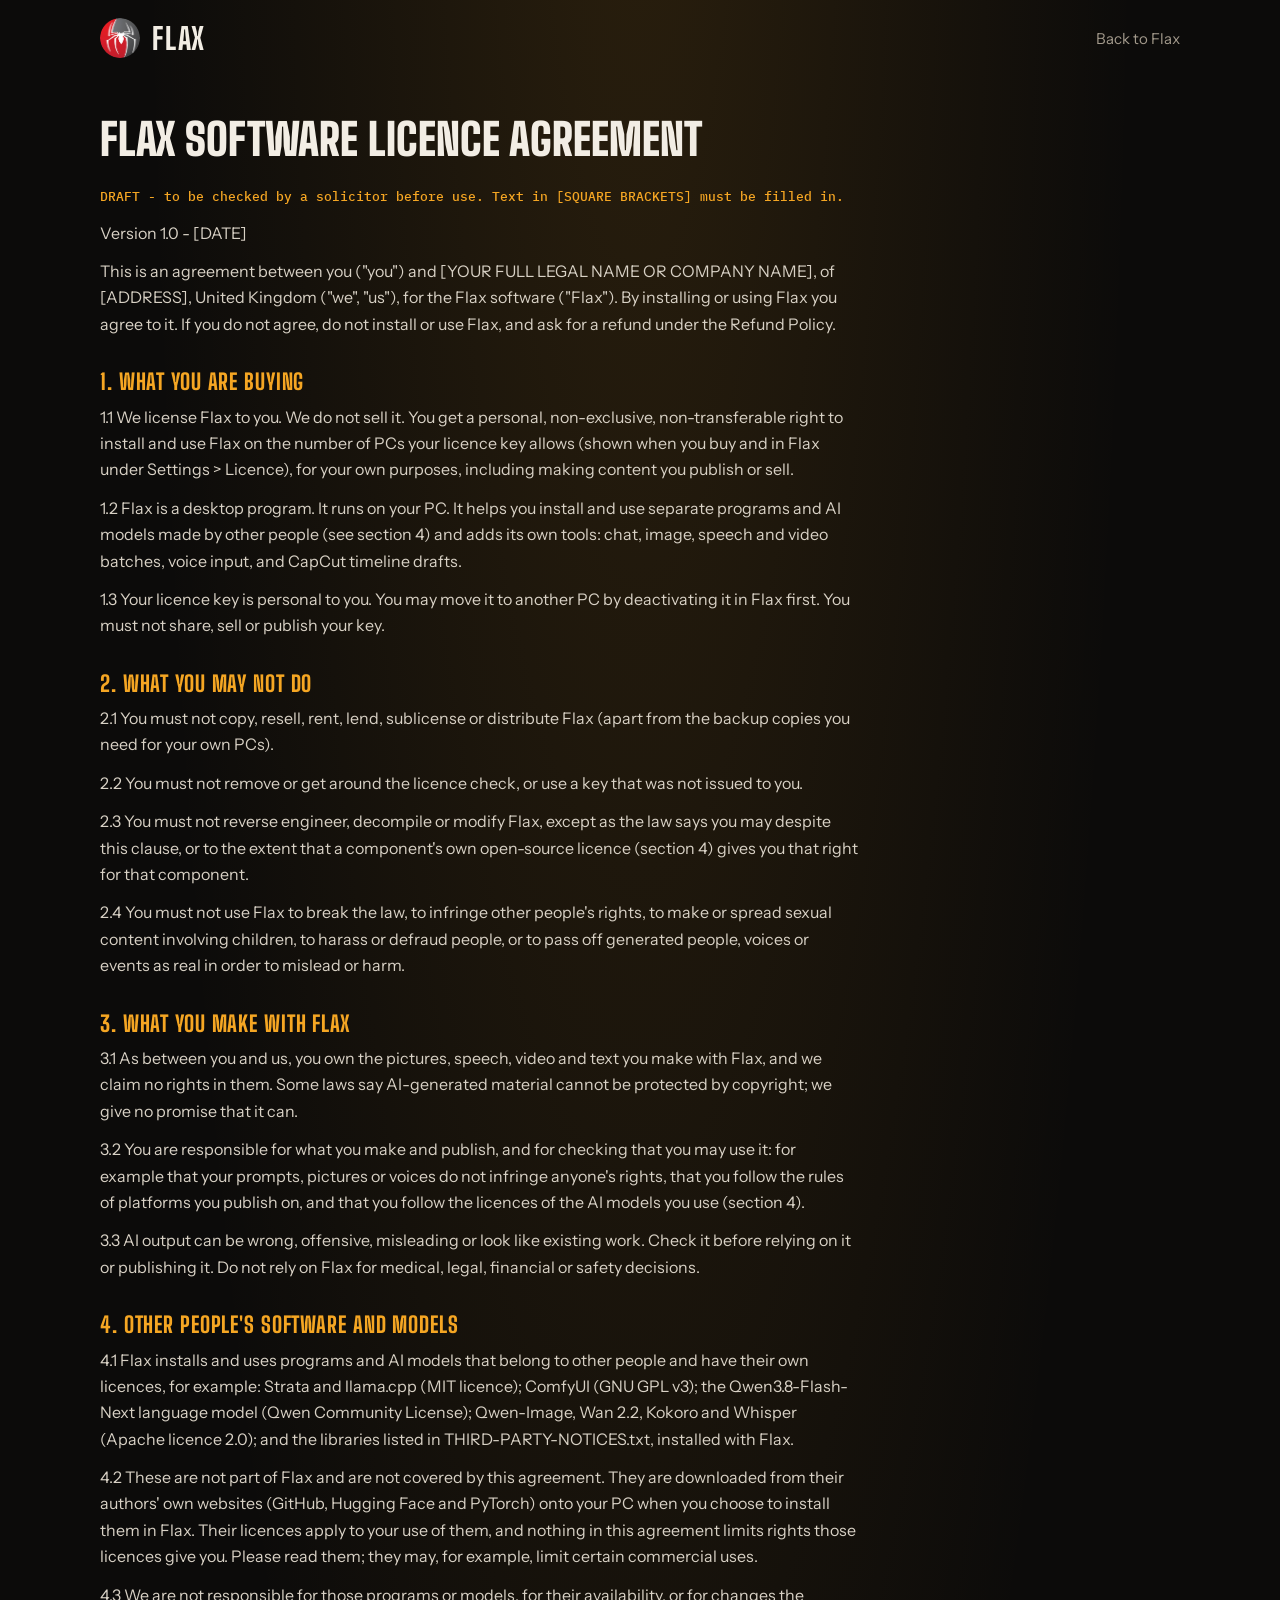
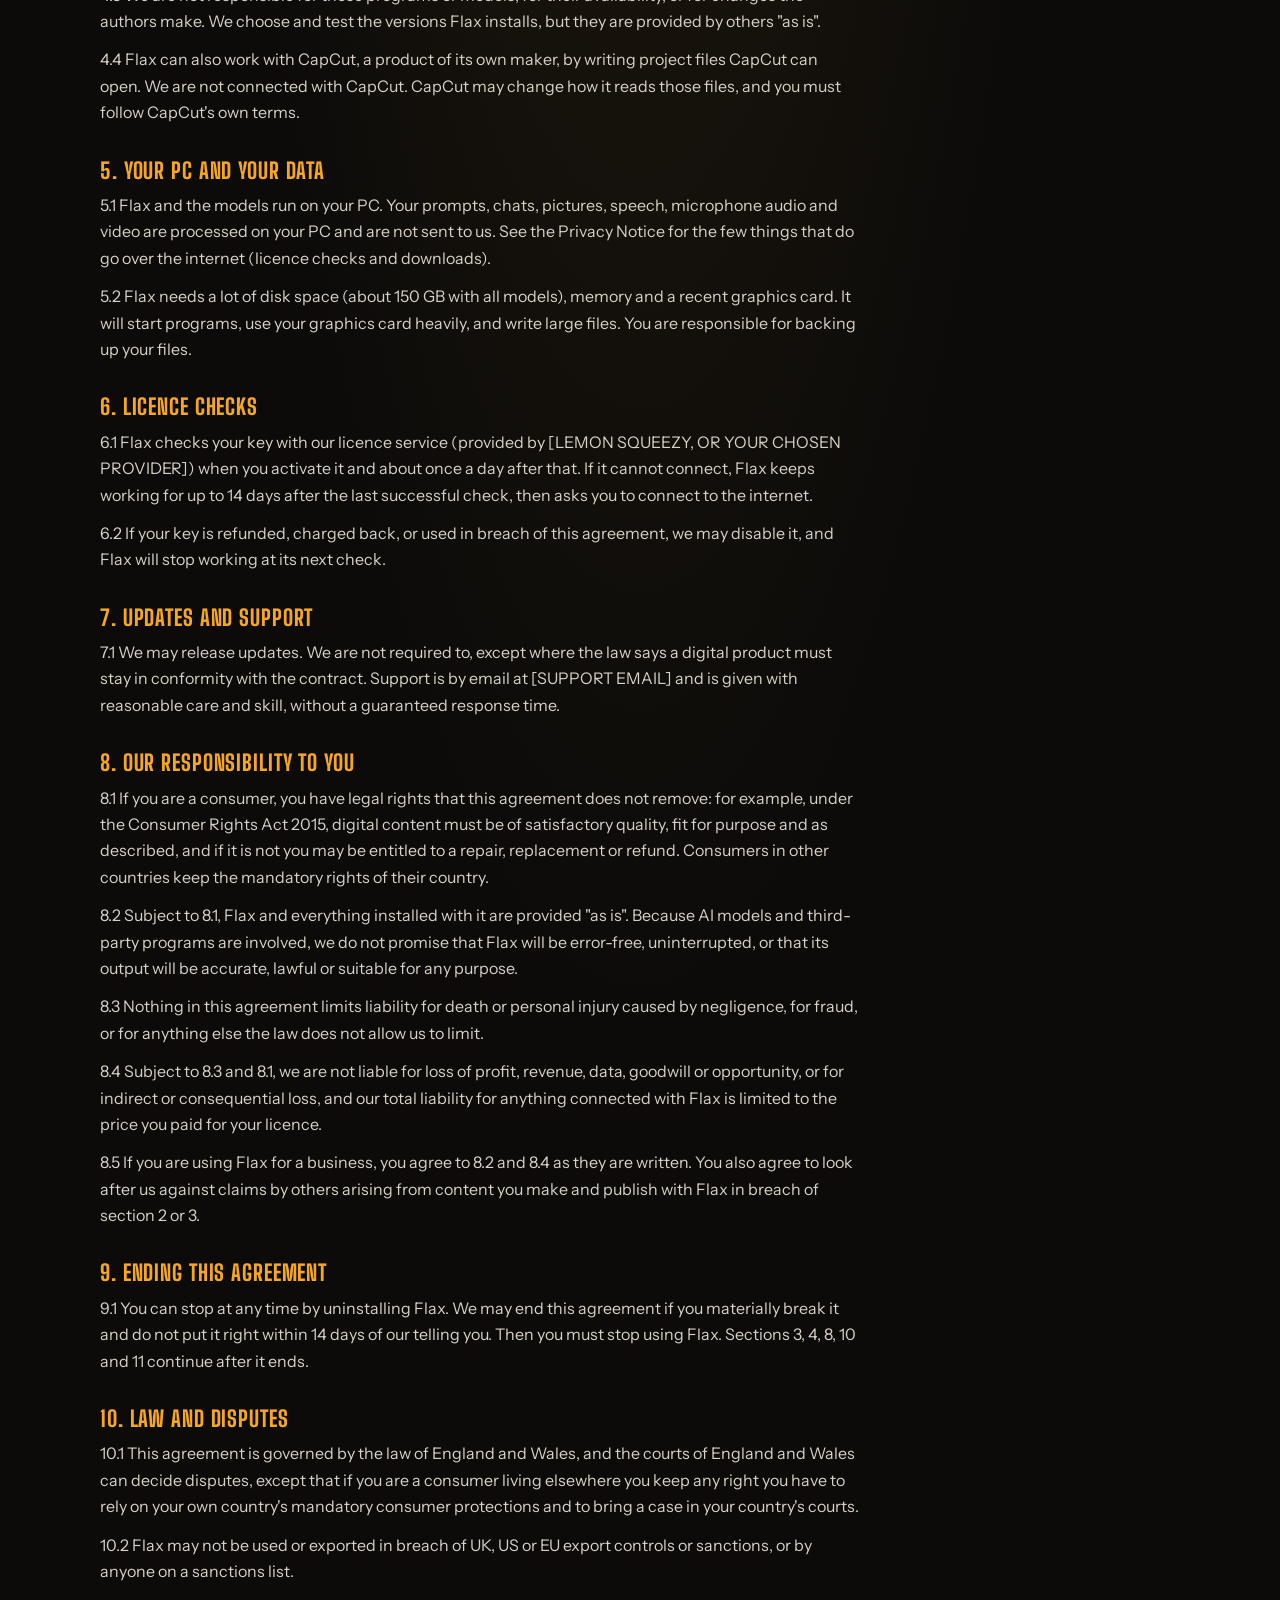
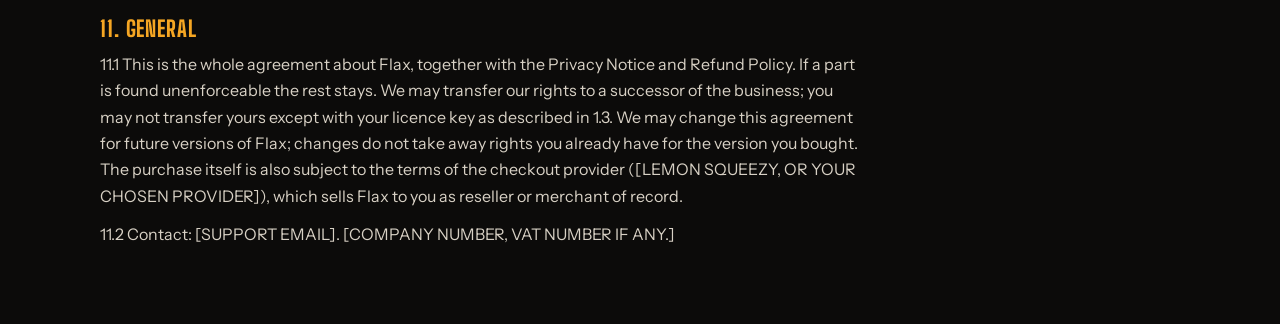
==== eula.html @ c0d51597 "Add files via upload static web page for Flax" ====
<!doctype html>
<html lang="en-GB"><head><meta charset="utf-8"><meta name="viewport" content="width=device-width, initial-scale=1">
<title>Flax Software Licence Agreement | Flax</title><link rel="icon" href="img/logo.png"><link rel="stylesheet" href="style.css"></head>
<body><div class="wrap"><header class="top"><a class="brand" href="./"><img src="img/logo.png" alt=""> Flax</a><nav><a href="./">Back to Flax</a></nav></header>
<main class="doc"><h1>Flax Software Licence Agreement</h1>
<p class="note">DRAFT - to be checked by a solicitor before use. Text in [SQUARE BRACKETS] must be filled in.</p>
<p>Version 1.0 - [DATE]</p>
<p>This is an agreement between you ("you") and [YOUR FULL LEGAL NAME OR COMPANY NAME], of [ADDRESS], United Kingdom ("we", "us"), for the Flax software ("Flax"). By installing or using Flax you agree to it. If you do not agree, do not install or use Flax, and ask for a refund under the Refund Policy.</p>
<h2>1. WHAT YOU ARE BUYING</h2>
<p>1.1 We license Flax to you. We do not sell it. You get a personal, non-exclusive, non-transferable right to install and use Flax on the number of PCs your licence key allows (shown when you buy and in Flax under Settings &gt; Licence), for your own purposes, including making content you publish or sell.</p>
<p>1.2 Flax is a desktop program. It runs on your PC. It helps you install and use separate programs and AI models made by other people (see section 4) and adds its own tools: chat, image, speech and video batches, voice input, and CapCut timeline drafts.</p>
<p>1.3 Your licence key is personal to you. You may move it to another PC by deactivating it in Flax first. You must not share, sell or publish your key.</p>
<h2>2. WHAT YOU MAY NOT DO</h2>
<p>2.1 You must not copy, resell, rent, lend, sublicense or distribute Flax (apart from the backup copies you need for your own PCs).</p>
<p>2.2 You must not remove or get around the licence check, or use a key that was not issued to you.</p>
<p>2.3 You must not reverse engineer, decompile or modify Flax, except as the law says you may despite this clause, or to the extent that a component's own open-source licence (section 4) gives you that right for that component.</p>
<p>2.4 You must not use Flax to break the law, to infringe other people's rights, to make or spread sexual content involving children, to harass or defraud people, or to pass off generated people, voices or events as real in order to mislead or harm.</p>
<h2>3. WHAT YOU MAKE WITH FLAX</h2>
<p>3.1 As between you and us, you own the pictures, speech, video and text you make with Flax, and we claim no rights in them. Some laws say AI-generated material cannot be protected by copyright; we give no promise that it can.</p>
<p>3.2 You are responsible for what you make and publish, and for checking that you may use it: for example that your prompts, pictures or voices do not infringe anyone's rights, that you follow the rules of platforms you publish on, and that you follow the licences of the AI models you use (section 4).</p>
<p>3.3 AI output can be wrong, offensive, misleading or look like existing work. Check it before relying on it or publishing it. Do not rely on Flax for medical, legal, financial or safety decisions.</p>
<h2>4. OTHER PEOPLE'S SOFTWARE AND MODELS</h2>
<p>4.1 Flax installs and uses programs and AI models that belong to other people and have their own licences, for example: Strata and llama.cpp (MIT licence); ComfyUI (GNU GPL v3); the Qwen3.8-Flash-Next language model (Qwen Community License); Qwen-Image, Wan 2.2, Kokoro and Whisper (Apache licence 2.0); and the libraries listed in THIRD-PARTY-NOTICES.txt, installed with Flax.</p>
<p>4.2 These are not part of Flax and are not covered by this agreement. They are downloaded from their authors' own websites (GitHub, Hugging Face and PyTorch) onto your PC when you choose to install them in Flax. Their licences apply to your use of them, and nothing in this agreement limits rights those licences give you. Please read them; they may, for example, limit certain commercial uses.</p>
<p>4.3 We are not responsible for those programs or models, for their availability, or for changes the authors make. We choose and test the versions Flax installs, but they are provided by others "as is".</p>
<p>4.4 Flax can also work with CapCut, a product of its own maker, by writing project files CapCut can open. We are not connected with CapCut. CapCut may change how it reads those files, and you must follow CapCut's own terms.</p>
<h2>5. YOUR PC AND YOUR DATA</h2>
<p>5.1 Flax and the models run on your PC. Your prompts, chats, pictures, speech, microphone audio and video are processed on your PC and are not sent to us. See the Privacy Notice for the few things that do go over the internet (licence checks and downloads).</p>
<p>5.2 Flax needs a lot of disk space (about 150 GB with all models), memory and a recent graphics card. It will start programs, use your graphics card heavily, and write large files. You are responsible for backing up your files.</p>
<h2>6. LICENCE CHECKS</h2>
<p>6.1 Flax checks your key with our licence service (provided by [LEMON SQUEEZY, OR YOUR CHOSEN PROVIDER]) when you activate it and about once a day after that. If it cannot connect, Flax keeps working for up to 14 days after the last successful check, then asks you to connect to the internet.</p>
<p>6.2 If your key is refunded, charged back, or used in breach of this agreement, we may disable it, and Flax will stop working at its next check.</p>
<h2>7. UPDATES AND SUPPORT</h2>
<p>7.1 We may release updates. We are not required to, except where the law says a digital product must stay in conformity with the contract. Support is by email at [SUPPORT EMAIL] and is given with reasonable care and skill, without a guaranteed response time.</p>
<h2>8. OUR RESPONSIBILITY TO YOU</h2>
<p>8.1 If you are a consumer, you have legal rights that this agreement does not remove: for example, under the Consumer Rights Act 2015, digital content must be of satisfactory quality, fit for purpose and as described, and if it is not you may be entitled to a repair, replacement or refund. Consumers in other countries keep the mandatory rights of their country.</p>
<p>8.2 Subject to 8.1, Flax and everything installed with it are provided "as is". Because AI models and third-party programs are involved, we do not promise that Flax will be error-free, uninterrupted, or that its output will be accurate, lawful or suitable for any purpose.</p>
<p>8.3 Nothing in this agreement limits liability for death or personal injury caused by negligence, for fraud, or for anything else the law does not allow us to limit.</p>
<p>8.4 Subject to 8.3 and 8.1, we are not liable for loss of profit, revenue, data, goodwill or opportunity, or for indirect or consequential loss, and our total liability for anything connected with Flax is limited to the price you paid for your licence.</p>
<p>8.5 If you are using Flax for a business, you agree to 8.2 and 8.4 as they are written. You also agree to look after us against claims by others arising from content you make and publish with Flax in breach of section 2 or 3.</p>
<h2>9. ENDING THIS AGREEMENT</h2>
<p>9.1 You can stop at any time by uninstalling Flax. We may end this agreement if you materially break it and do not put it right within 14 days of our telling you. Then you must stop using Flax. Sections 3, 4, 8, 10 and 11 continue after it ends.</p>
<h2>10. LAW AND DISPUTES</h2>
<p>10.1 This agreement is governed by the law of England and Wales, and the courts of England and Wales can decide disputes, except that if you are a consumer living elsewhere you keep any right you have to rely on your own country's mandatory consumer protections and to bring a case in your country's courts.</p>
<p>10.2 Flax may not be used or exported in breach of UK, US or EU export controls or sanctions, or by anyone on a sanctions list.</p>
<h2>11. GENERAL</h2>
<p>11.1 This is the whole agreement about Flax, together with the Privacy Notice and Refund Policy. If a part is found unenforceable the rest stays. We may transfer our rights to a successor of the business; you may not transfer yours except with your licence key as described in 1.3. We may change this agreement for future versions of Flax; changes do not take away rights you already have for the version you bought. The purchase itself is also subject to the terms of the checkout provider ([LEMON SQUEEZY, OR YOUR CHOSEN PROVIDER]), which sells Flax to you as reseller or merchant of record.</p>
<p>11.2 Contact: [SUPPORT EMAIL]. [COMPANY NUMBER, VAT NUMBER IF ANY.]</p>
</main></div></body></html>
---- style.css ----
@font-face { font-family: 'Big Shoulders Display'; font-weight: 800; font-display: swap; src: url('fonts/big-shoulders-display-latin-800-normal.woff2') format('woff2'); }
@font-face { font-family: 'Big Shoulders Display'; font-weight: 900; font-display: swap; src: url('fonts/big-shoulders-display-latin-900-normal.woff2') format('woff2'); }
@font-face { font-family: 'IBM Plex Mono'; font-weight: 500; font-display: swap; src: url('fonts/ibm-plex-mono-latin-500-normal.woff2') format('woff2'); }
@font-face { font-family: 'Instrument Sans'; font-weight: 400; font-display: swap; src: url('fonts/instrument-sans-latin-400-normal.woff2') format('woff2'); }
@font-face { font-family: 'Instrument Sans'; font-weight: 600; font-display: swap; src: url('fonts/instrument-sans-latin-600-normal.woff2') format('woff2'); }
@font-face { font-family: 'Instrument Sans'; font-weight: 700; font-display: swap; src: url('fonts/instrument-sans-latin-700-normal.woff2') format('woff2'); }

:root {
  --bg: #0c0b0a; --panel: #141210; --panel2: #1a1714; --line: #2b2621; --text: #f2ede4; --mute: #a39a8c; --dim: #6f675b;
  --amber: #f5a623; --amber-d: #c4821a;
  --display: 'Big Shoulders Display', 'Arial Narrow', Impact, sans-serif; --sans: 'Instrument Sans', system-ui, sans-serif; --mono: 'IBM Plex Mono', ui-monospace, monospace;
}
* { box-sizing: border-box; }
html { scroll-behavior: smooth; }
body { margin: 0; background: var(--bg) radial-gradient(ellipse at 50% -10%, rgba(245, 166, 35, .13), transparent 55%) no-repeat; color: var(--text); font: 17px/1.65 var(--sans); }
a { color: var(--amber); }
img { max-width: 100%; height: auto; display: block; }
.wrap { width: min(1080px, 100% - 32px); margin: 0 auto; }

header.top { display: flex; align-items: center; justify-content: space-between; gap: 16px; padding: 18px 0; }
.brand { display: flex; align-items: center; gap: 12px; font: 800 30px/1 var(--display); letter-spacing: .06em; text-transform: uppercase; color: var(--text); text-decoration: none; }
.brand img { width: 40px; height: 40px; border-radius: 50%; }
nav a { color: var(--mute); text-decoration: none; margin-left: 22px; font-size: 15px; }
nav a:hover { color: var(--text); }

.btn { display: inline-block; padding: 13px 26px; border-radius: 9px; background: var(--amber); color: #1a1205; font-weight: 700; text-decoration: none; border: 0; font-size: 17px; }
.btn:hover { background: #ffb53d; }
.btn.ghost { background: transparent; color: var(--text); border: 1px solid var(--line); }
.btn.ghost:hover { border-color: var(--amber); }
.btn.off { background: var(--panel2); color: var(--mute); pointer-events: none; }

.hero { padding: 56px 0 40px; text-align: center; }
.hero h1 { font: 900 clamp(44px, 8vw, 84px)/1 var(--display); letter-spacing: .02em; margin: 0 0 16px; text-transform: uppercase; }
.hero h1 em { color: var(--amber); font-style: normal; }
.hero p.lead { max-width: 680px; margin: 0 auto 28px; color: var(--mute); font-size: 20px; }
.hero .cta { display: flex; gap: 14px; justify-content: center; flex-wrap: wrap; }
.hero small { display: block; margin-top: 16px; color: var(--dim); font-family: var(--mono); font-size: 13px; }
.shot { margin: 44px auto 0; max-width: 940px; border: 1px solid var(--line); border-radius: 12px; overflow: hidden; box-shadow: 0 30px 80px rgba(0, 0, 0, .55); }

section { padding: 56px 0; border-top: 1px solid var(--line); }
section h2 { font: 800 clamp(30px, 5vw, 44px)/1.05 var(--display); letter-spacing: .03em; text-transform: uppercase; margin: 0 0 8px; }
section h2 em { font: 500 14px var(--mono); color: var(--amber); font-style: normal; display: block; margin-bottom: 8px; letter-spacing: .12em; }
section > .wrap > p.sub { color: var(--mute); max-width: 720px; margin: 0 0 32px; }

.grid { display: grid; grid-template-columns: repeat(auto-fit, minmax(290px, 1fr)); gap: 16px; }
.card { background: var(--panel); border: 1px solid var(--line); border-radius: 12px; padding: 22px; }
.card h3 { margin: 0 0 8px; font: 800 24px/1.1 var(--display); letter-spacing: .04em; text-transform: uppercase; color: var(--amber); }
.card p { margin: 0; color: var(--mute); font-size: 16px; }

.two { display: grid; grid-template-columns: repeat(auto-fit, minmax(300px, 1fr)); gap: 22px; align-items: start; }
.two figure { margin: 0; }
.two figure img { border: 1px solid var(--line); border-radius: 10px; }
.two figcaption { color: var(--mute); font-size: 15px; margin-top: 10px; }

.steps { counter-reset: s; display: grid; gap: 14px; }
.steps div { counter-increment: s; background: var(--panel); border: 1px solid var(--line); border-radius: 12px; padding: 18px 22px 18px 74px; position: relative; }
.steps div::before { content: counter(s); position: absolute; left: 22px; top: 14px; font: 900 40px/1 var(--display); color: var(--amber); }
.steps strong { display: block; }
.steps span { color: var(--mute); }

table { width: 100%; border-collapse: collapse; font-size: 16px; }
th, td { text-align: left; padding: 12px 14px; border-bottom: 1px solid var(--line); vertical-align: top; }
th { font: 500 13px var(--mono); color: var(--dim); text-transform: uppercase; letter-spacing: .1em; width: 28%; }
td { color: var(--text); }
td small { color: var(--mute); display: block; }

details { background: var(--panel); border: 1px solid var(--line); border-radius: 10px; padding: 14px 20px; margin-bottom: 10px; }
summary { cursor: pointer; font-weight: 600; }
details p { color: var(--mute); margin: 10px 0 0; }

.buy { text-align: center; }
.price { font: 900 64px/1 var(--display); color: var(--amber); margin: 6px 0 4px; }
.buy p { color: var(--mute); max-width: 560px; margin: 0 auto 22px; }

footer { border-top: 1px solid var(--line); padding: 32px 0 48px; color: var(--dim); font-size: 14px; }
footer .wrap { display: flex; justify-content: space-between; gap: 16px; flex-wrap: wrap; }
footer a { color: var(--mute); margin-right: 18px; }

/* legal pages */
.doc { max-width: 760px; padding: 32px 0 64px; }
.doc h1 { font: 900 44px/1.05 var(--display); text-transform: uppercase; margin: 8px 0 24px; }
.doc h2 { font: 800 22px/1.2 var(--display); letter-spacing: .04em; text-transform: uppercase; margin: 32px 0 8px; color: var(--amber); }
.doc p { color: #d8d1c5; margin: 0 0 12px; font-size: 16px; }
.doc ul { color: #d8d1c5; font-size: 16px; }
.doc p.note { color: var(--amber); font-family: var(--mono); font-size: 13px; }

@media (max-width: 640px) { nav a:not(.btn) { display: none; } body { font-size: 16px; } .steps div { padding-left: 62px; } }
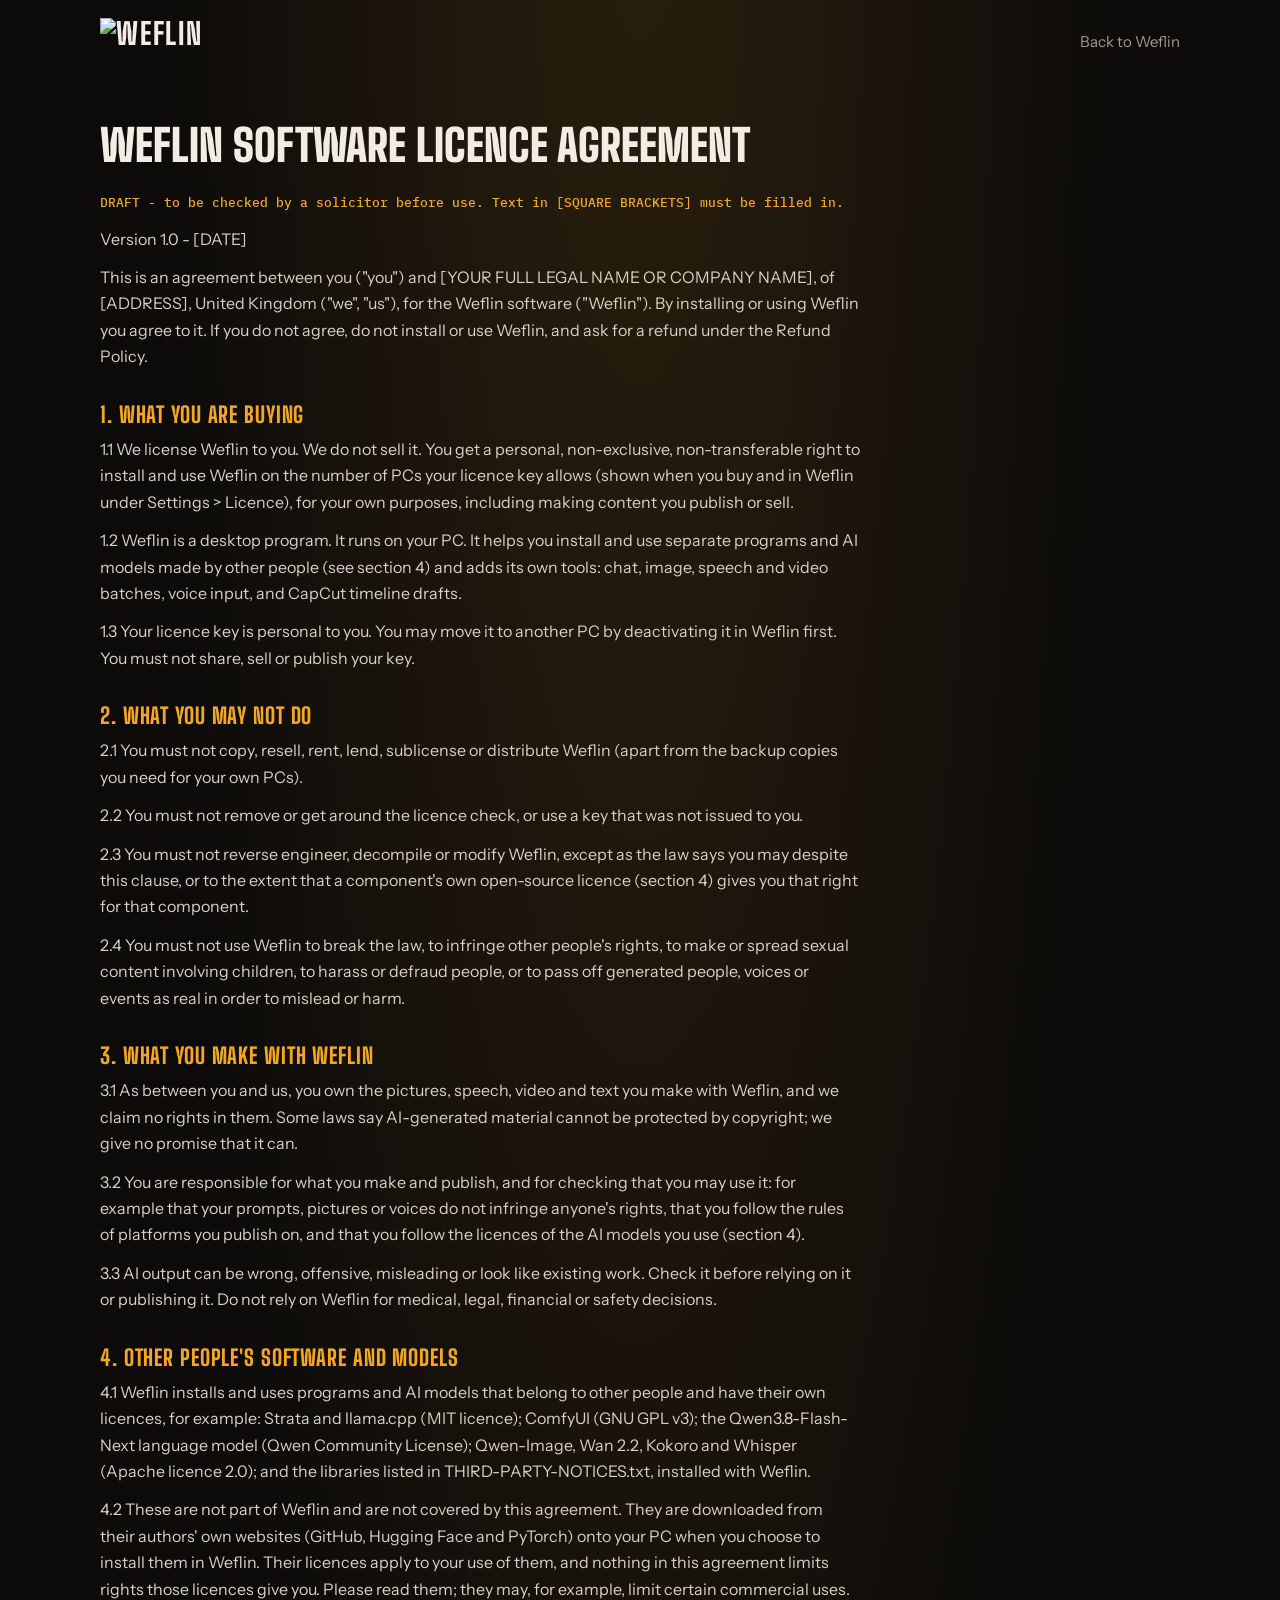
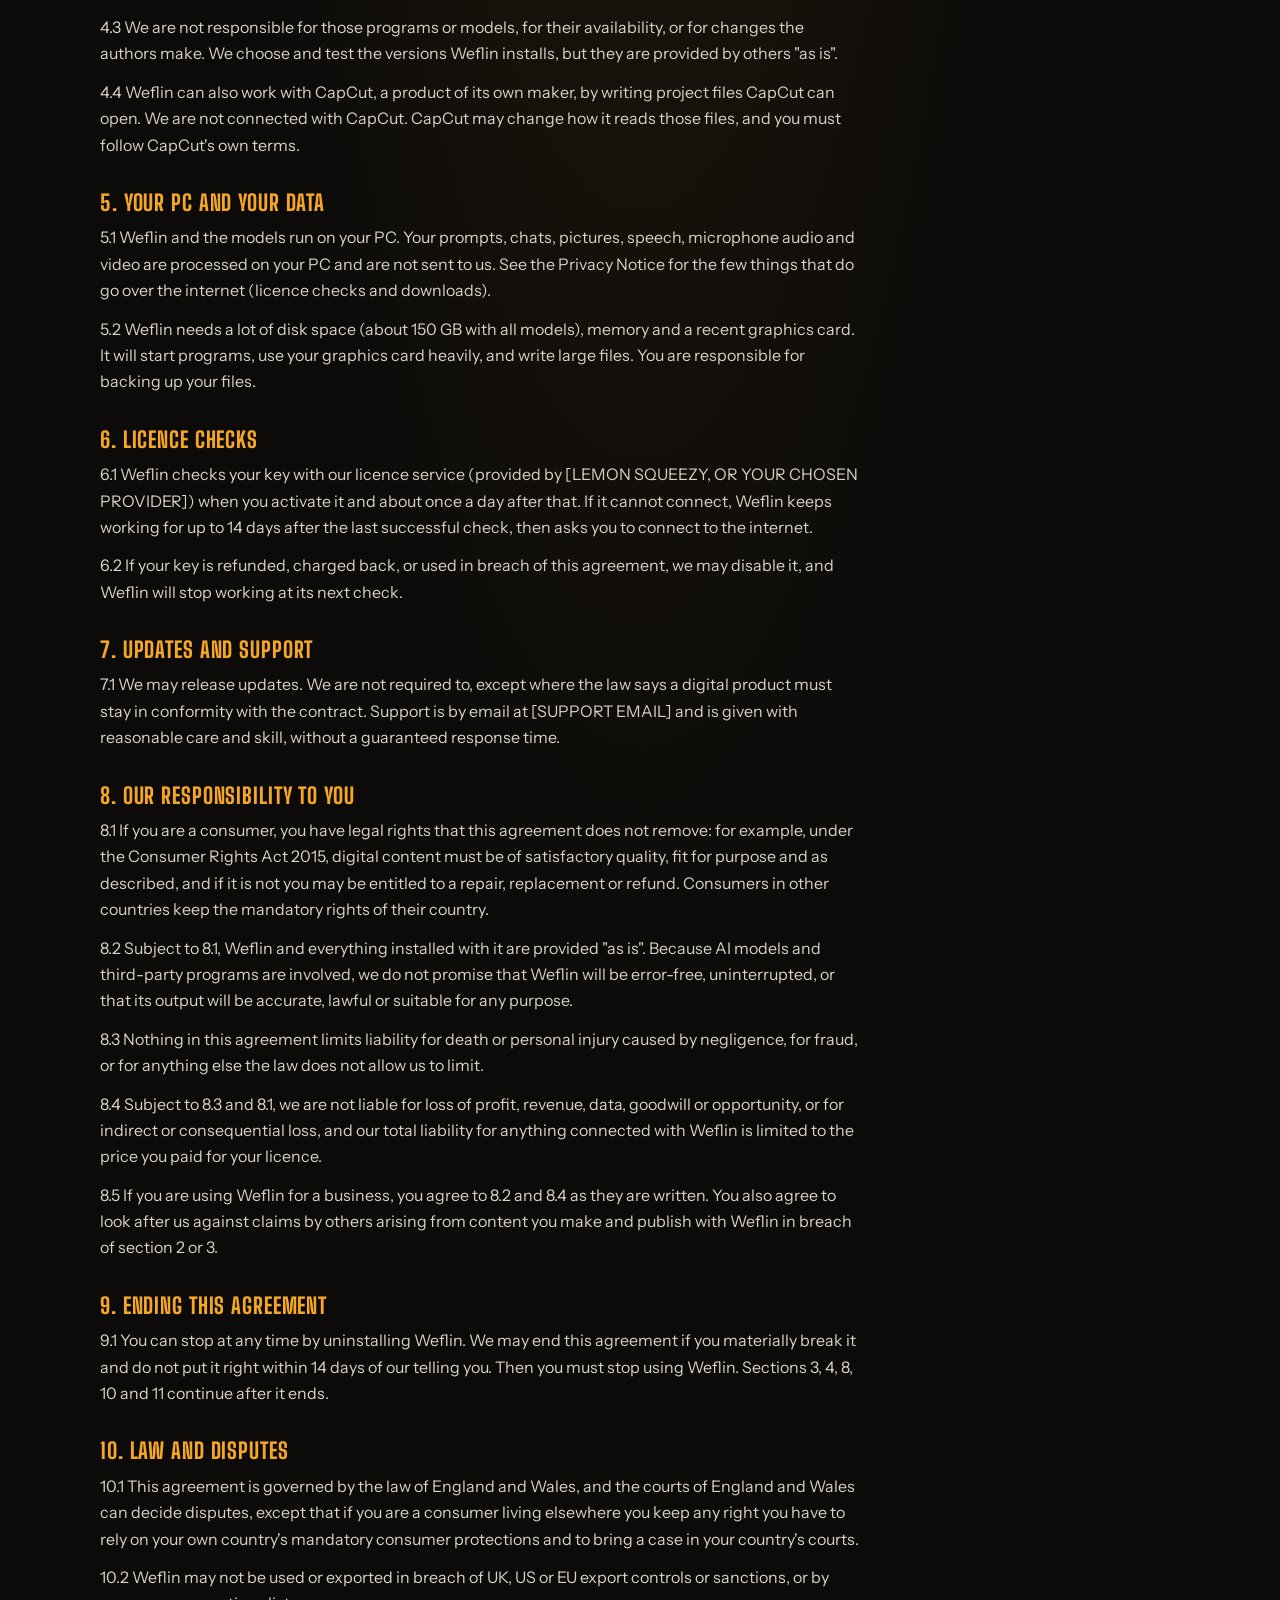
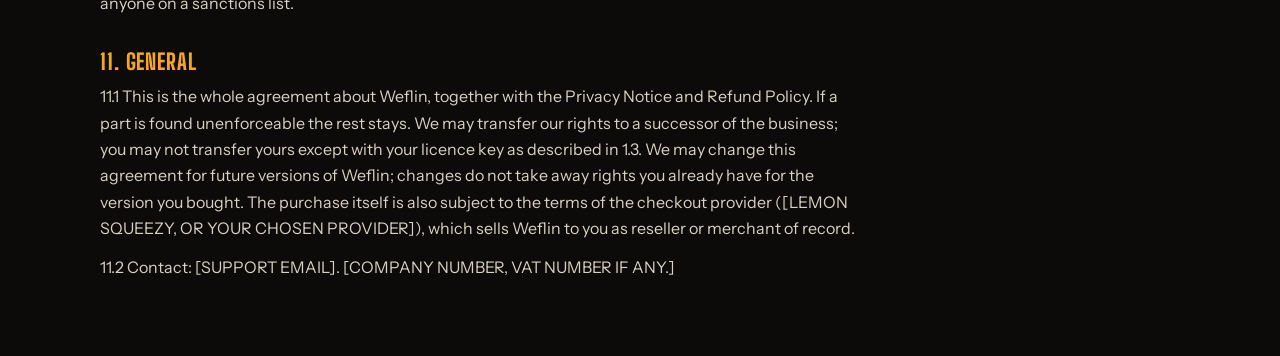
==== commit ecc9a9e6: "Add files via upload" ====
--- a/eula.html
+++ b/eula.html
@@ -1,49 +1,49 @@
 <!doctype html>
 <html lang="en-GB"><head><meta charset="utf-8"><meta name="viewport" content="width=device-width, initial-scale=1">
-<title>Flax Software Licence Agreement | Flax</title><link rel="icon" href="img/logo.png"><link rel="stylesheet" href="style.css"></head>
-<body><div class="wrap"><header class="top"><a class="brand" href="./"><img src="img/logo.png" alt=""> Flax</a><nav><a href="./">Back to Flax</a></nav></header>
-<main class="doc"><h1>Flax Software Licence Agreement</h1>
+<title>Weflin Software Licence Agreement | Weflin</title><link rel="icon" href="img/logo.png"><link rel="stylesheet" href="style.css"></head>
+<body><div class="wrap"><header class="top"><a class="brand" href="./"><img src="img/weflin-lockup.png" alt="Weflin"></a><nav><a href="./">Back to Weflin</a></nav></header>
+<main class="doc"><h1>Weflin Software Licence Agreement</h1>
 <p class="note">DRAFT - to be checked by a solicitor before use. Text in [SQUARE BRACKETS] must be filled in.</p>
 <p>Version 1.0 - [DATE]</p>
-<p>This is an agreement between you ("you") and [YOUR FULL LEGAL NAME OR COMPANY NAME], of [ADDRESS], United Kingdom ("we", "us"), for the Flax software ("Flax"). By installing or using Flax you agree to it. If you do not agree, do not install or use Flax, and ask for a refund under the Refund Policy.</p>
+<p>This is an agreement between you ("you") and [YOUR FULL LEGAL NAME OR COMPANY NAME], of [ADDRESS], United Kingdom ("we", "us"), for the Weflin software ("Weflin"). By installing or using Weflin you agree to it. If you do not agree, do not install or use Weflin, and ask for a refund under the Refund Policy.</p>
 <h2>1. WHAT YOU ARE BUYING</h2>
-<p>1.1 We license Flax to you. We do not sell it. You get a personal, non-exclusive, non-transferable right to install and use Flax on the number of PCs your licence key allows (shown when you buy and in Flax under Settings &gt; Licence), for your own purposes, including making content you publish or sell.</p>
-<p>1.2 Flax is a desktop program. It runs on your PC. It helps you install and use separate programs and AI models made by other people (see section 4) and adds its own tools: chat, image, speech and video batches, voice input, and CapCut timeline drafts.</p>
-<p>1.3 Your licence key is personal to you. You may move it to another PC by deactivating it in Flax first. You must not share, sell or publish your key.</p>
+<p>1.1 We license Weflin to you. We do not sell it. You get a personal, non-exclusive, non-transferable right to install and use Weflin on the number of PCs your licence key allows (shown when you buy and in Weflin under Settings &gt; Licence), for your own purposes, including making content you publish or sell.</p>
+<p>1.2 Weflin is a desktop program. It runs on your PC. It helps you install and use separate programs and AI models made by other people (see section 4) and adds its own tools: chat, image, speech and video batches, voice input, and CapCut timeline drafts.</p>
+<p>1.3 Your licence key is personal to you. You may move it to another PC by deactivating it in Weflin first. You must not share, sell or publish your key.</p>
 <h2>2. WHAT YOU MAY NOT DO</h2>
-<p>2.1 You must not copy, resell, rent, lend, sublicense or distribute Flax (apart from the backup copies you need for your own PCs).</p>
+<p>2.1 You must not copy, resell, rent, lend, sublicense or distribute Weflin (apart from the backup copies you need for your own PCs).</p>
 <p>2.2 You must not remove or get around the licence check, or use a key that was not issued to you.</p>
-<p>2.3 You must not reverse engineer, decompile or modify Flax, except as the law says you may despite this clause, or to the extent that a component's own open-source licence (section 4) gives you that right for that component.</p>
-<p>2.4 You must not use Flax to break the law, to infringe other people's rights, to make or spread sexual content involving children, to harass or defraud people, or to pass off generated people, voices or events as real in order to mislead or harm.</p>
-<h2>3. WHAT YOU MAKE WITH FLAX</h2>
-<p>3.1 As between you and us, you own the pictures, speech, video and text you make with Flax, and we claim no rights in them. Some laws say AI-generated material cannot be protected by copyright; we give no promise that it can.</p>
+<p>2.3 You must not reverse engineer, decompile or modify Weflin, except as the law says you may despite this clause, or to the extent that a component's own open-source licence (section 4) gives you that right for that component.</p>
+<p>2.4 You must not use Weflin to break the law, to infringe other people's rights, to make or spread sexual content involving children, to harass or defraud people, or to pass off generated people, voices or events as real in order to mislead or harm.</p>
+<h2>3. WHAT YOU MAKE WITH WEFLIN</h2>
+<p>3.1 As between you and us, you own the pictures, speech, video and text you make with Weflin, and we claim no rights in them. Some laws say AI-generated material cannot be protected by copyright; we give no promise that it can.</p>
 <p>3.2 You are responsible for what you make and publish, and for checking that you may use it: for example that your prompts, pictures or voices do not infringe anyone's rights, that you follow the rules of platforms you publish on, and that you follow the licences of the AI models you use (section 4).</p>
-<p>3.3 AI output can be wrong, offensive, misleading or look like existing work. Check it before relying on it or publishing it. Do not rely on Flax for medical, legal, financial or safety decisions.</p>
+<p>3.3 AI output can be wrong, offensive, misleading or look like existing work. Check it before relying on it or publishing it. Do not rely on Weflin for medical, legal, financial or safety decisions.</p>
 <h2>4. OTHER PEOPLE'S SOFTWARE AND MODELS</h2>
-<p>4.1 Flax installs and uses programs and AI models that belong to other people and have their own licences, for example: Strata and llama.cpp (MIT licence); ComfyUI (GNU GPL v3); the Qwen3.8-Flash-Next language model (Qwen Community License); Qwen-Image, Wan 2.2, Kokoro and Whisper (Apache licence 2.0); and the libraries listed in THIRD-PARTY-NOTICES.txt, installed with Flax.</p>
-<p>4.2 These are not part of Flax and are not covered by this agreement. They are downloaded from their authors' own websites (GitHub, Hugging Face and PyTorch) onto your PC when you choose to install them in Flax. Their licences apply to your use of them, and nothing in this agreement limits rights those licences give you. Please read them; they may, for example, limit certain commercial uses.</p>
-<p>4.3 We are not responsible for those programs or models, for their availability, or for changes the authors make. We choose and test the versions Flax installs, but they are provided by others "as is".</p>
-<p>4.4 Flax can also work with CapCut, a product of its own maker, by writing project files CapCut can open. We are not connected with CapCut. CapCut may change how it reads those files, and you must follow CapCut's own terms.</p>
+<p>4.1 Weflin installs and uses programs and AI models that belong to other people and have their own licences, for example: Strata and llama.cpp (MIT licence); ComfyUI (GNU GPL v3); the Qwen3.8-Flash-Next language model (Qwen Community License); Qwen-Image, Wan 2.2, Kokoro and Whisper (Apache licence 2.0); and the libraries listed in THIRD-PARTY-NOTICES.txt, installed with Weflin.</p>
+<p>4.2 These are not part of Weflin and are not covered by this agreement. They are downloaded from their authors' own websites (GitHub, Hugging Face and PyTorch) onto your PC when you choose to install them in Weflin. Their licences apply to your use of them, and nothing in this agreement limits rights those licences give you. Please read them; they may, for example, limit certain commercial uses.</p>
+<p>4.3 We are not responsible for those programs or models, for their availability, or for changes the authors make. We choose and test the versions Weflin installs, but they are provided by others "as is".</p>
+<p>4.4 Weflin can also work with CapCut, a product of its own maker, by writing project files CapCut can open. We are not connected with CapCut. CapCut may change how it reads those files, and you must follow CapCut's own terms.</p>
 <h2>5. YOUR PC AND YOUR DATA</h2>
-<p>5.1 Flax and the models run on your PC. Your prompts, chats, pictures, speech, microphone audio and video are processed on your PC and are not sent to us. See the Privacy Notice for the few things that do go over the internet (licence checks and downloads).</p>
-<p>5.2 Flax needs a lot of disk space (about 150 GB with all models), memory and a recent graphics card. It will start programs, use your graphics card heavily, and write large files. You are responsible for backing up your files.</p>
+<p>5.1 Weflin and the models run on your PC. Your prompts, chats, pictures, speech, microphone audio and video are processed on your PC and are not sent to us. See the Privacy Notice for the few things that do go over the internet (licence checks and downloads).</p>
+<p>5.2 Weflin needs a lot of disk space (about 150 GB with all models), memory and a recent graphics card. It will start programs, use your graphics card heavily, and write large files. You are responsible for backing up your files.</p>
 <h2>6. LICENCE CHECKS</h2>
-<p>6.1 Flax checks your key with our licence service (provided by [LEMON SQUEEZY, OR YOUR CHOSEN PROVIDER]) when you activate it and about once a day after that. If it cannot connect, Flax keeps working for up to 14 days after the last successful check, then asks you to connect to the internet.</p>
-<p>6.2 If your key is refunded, charged back, or used in breach of this agreement, we may disable it, and Flax will stop working at its next check.</p>
+<p>6.1 Weflin checks your key with our licence service (provided by [LEMON SQUEEZY, OR YOUR CHOSEN PROVIDER]) when you activate it and about once a day after that. If it cannot connect, Weflin keeps working for up to 14 days after the last successful check, then asks you to connect to the internet.</p>
+<p>6.2 If your key is refunded, charged back, or used in breach of this agreement, we may disable it, and Weflin will stop working at its next check.</p>
 <h2>7. UPDATES AND SUPPORT</h2>
 <p>7.1 We may release updates. We are not required to, except where the law says a digital product must stay in conformity with the contract. Support is by email at [SUPPORT EMAIL] and is given with reasonable care and skill, without a guaranteed response time.</p>
 <h2>8. OUR RESPONSIBILITY TO YOU</h2>
 <p>8.1 If you are a consumer, you have legal rights that this agreement does not remove: for example, under the Consumer Rights Act 2015, digital content must be of satisfactory quality, fit for purpose and as described, and if it is not you may be entitled to a repair, replacement or refund. Consumers in other countries keep the mandatory rights of their country.</p>
-<p>8.2 Subject to 8.1, Flax and everything installed with it are provided "as is". Because AI models and third-party programs are involved, we do not promise that Flax will be error-free, uninterrupted, or that its output will be accurate, lawful or suitable for any purpose.</p>
+<p>8.2 Subject to 8.1, Weflin and everything installed with it are provided "as is". Because AI models and third-party programs are involved, we do not promise that Weflin will be error-free, uninterrupted, or that its output will be accurate, lawful or suitable for any purpose.</p>
 <p>8.3 Nothing in this agreement limits liability for death or personal injury caused by negligence, for fraud, or for anything else the law does not allow us to limit.</p>
-<p>8.4 Subject to 8.3 and 8.1, we are not liable for loss of profit, revenue, data, goodwill or opportunity, or for indirect or consequential loss, and our total liability for anything connected with Flax is limited to the price you paid for your licence.</p>
-<p>8.5 If you are using Flax for a business, you agree to 8.2 and 8.4 as they are written. You also agree to look after us against claims by others arising from content you make and publish with Flax in breach of section 2 or 3.</p>
+<p>8.4 Subject to 8.3 and 8.1, we are not liable for loss of profit, revenue, data, goodwill or opportunity, or for indirect or consequential loss, and our total liability for anything connected with Weflin is limited to the price you paid for your licence.</p>
+<p>8.5 If you are using Weflin for a business, you agree to 8.2 and 8.4 as they are written. You also agree to look after us against claims by others arising from content you make and publish with Weflin in breach of section 2 or 3.</p>
 <h2>9. ENDING THIS AGREEMENT</h2>
-<p>9.1 You can stop at any time by uninstalling Flax. We may end this agreement if you materially break it and do not put it right within 14 days of our telling you. Then you must stop using Flax. Sections 3, 4, 8, 10 and 11 continue after it ends.</p>
+<p>9.1 You can stop at any time by uninstalling Weflin. We may end this agreement if you materially break it and do not put it right within 14 days of our telling you. Then you must stop using Weflin. Sections 3, 4, 8, 10 and 11 continue after it ends.</p>
 <h2>10. LAW AND DISPUTES</h2>
 <p>10.1 This agreement is governed by the law of England and Wales, and the courts of England and Wales can decide disputes, except that if you are a consumer living elsewhere you keep any right you have to rely on your own country's mandatory consumer protections and to bring a case in your country's courts.</p>
-<p>10.2 Flax may not be used or exported in breach of UK, US or EU export controls or sanctions, or by anyone on a sanctions list.</p>
+<p>10.2 Weflin may not be used or exported in breach of UK, US or EU export controls or sanctions, or by anyone on a sanctions list.</p>
 <h2>11. GENERAL</h2>
-<p>11.1 This is the whole agreement about Flax, together with the Privacy Notice and Refund Policy. If a part is found unenforceable the rest stays. We may transfer our rights to a successor of the business; you may not transfer yours except with your licence key as described in 1.3. We may change this agreement for future versions of Flax; changes do not take away rights you already have for the version you bought. The purchase itself is also subject to the terms of the checkout provider ([LEMON SQUEEZY, OR YOUR CHOSEN PROVIDER]), which sells Flax to you as reseller or merchant of record.</p>
+<p>11.1 This is the whole agreement about Weflin, together with the Privacy Notice and Refund Policy. If a part is found unenforceable the rest stays. We may transfer our rights to a successor of the business; you may not transfer yours except with your licence key as described in 1.3. We may change this agreement for future versions of Weflin; changes do not take away rights you already have for the version you bought. The purchase itself is also subject to the terms of the checkout provider ([LEMON SQUEEZY, OR YOUR CHOSEN PROVIDER]), which sells Weflin to you as reseller or merchant of record.</p>
 <p>11.2 Contact: [SUPPORT EMAIL]. [COMPANY NUMBER, VAT NUMBER IF ANY.]</p>
 </main></div></body></html>
--- a/style.css
+++ b/style.css
@@ -19,7 +19,7 @@
 
 header.top { display: flex; align-items: center; justify-content: space-between; gap: 16px; padding: 18px 0; }
 .brand { display: flex; align-items: center; gap: 12px; font: 800 30px/1 var(--display); letter-spacing: .06em; text-transform: uppercase; color: var(--text); text-decoration: none; }
-.brand img { width: 40px; height: 40px; border-radius: 50%; }
+.brand img { height: 46px; width: auto; }
 nav a { color: var(--mute); text-decoration: none; margin-left: 22px; font-size: 15px; }
 nav a:hover { color: var(--text); }
 
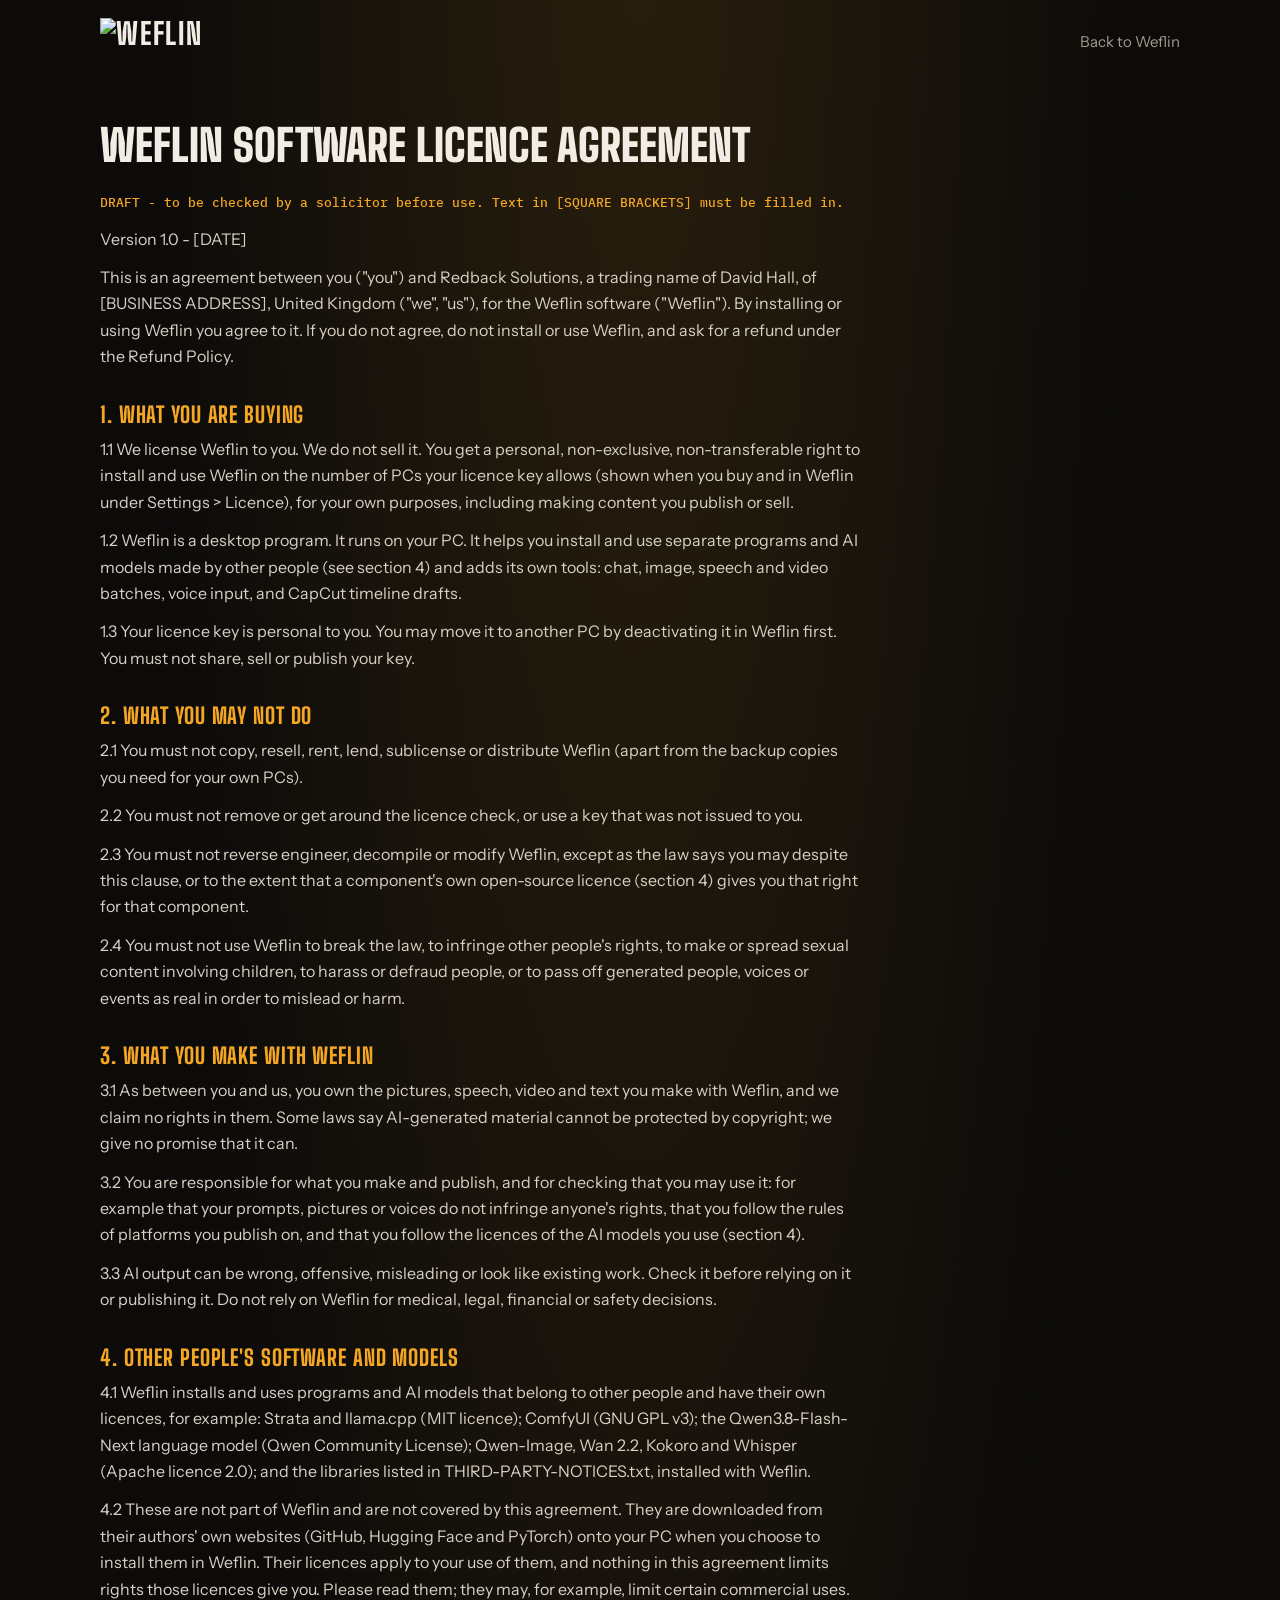
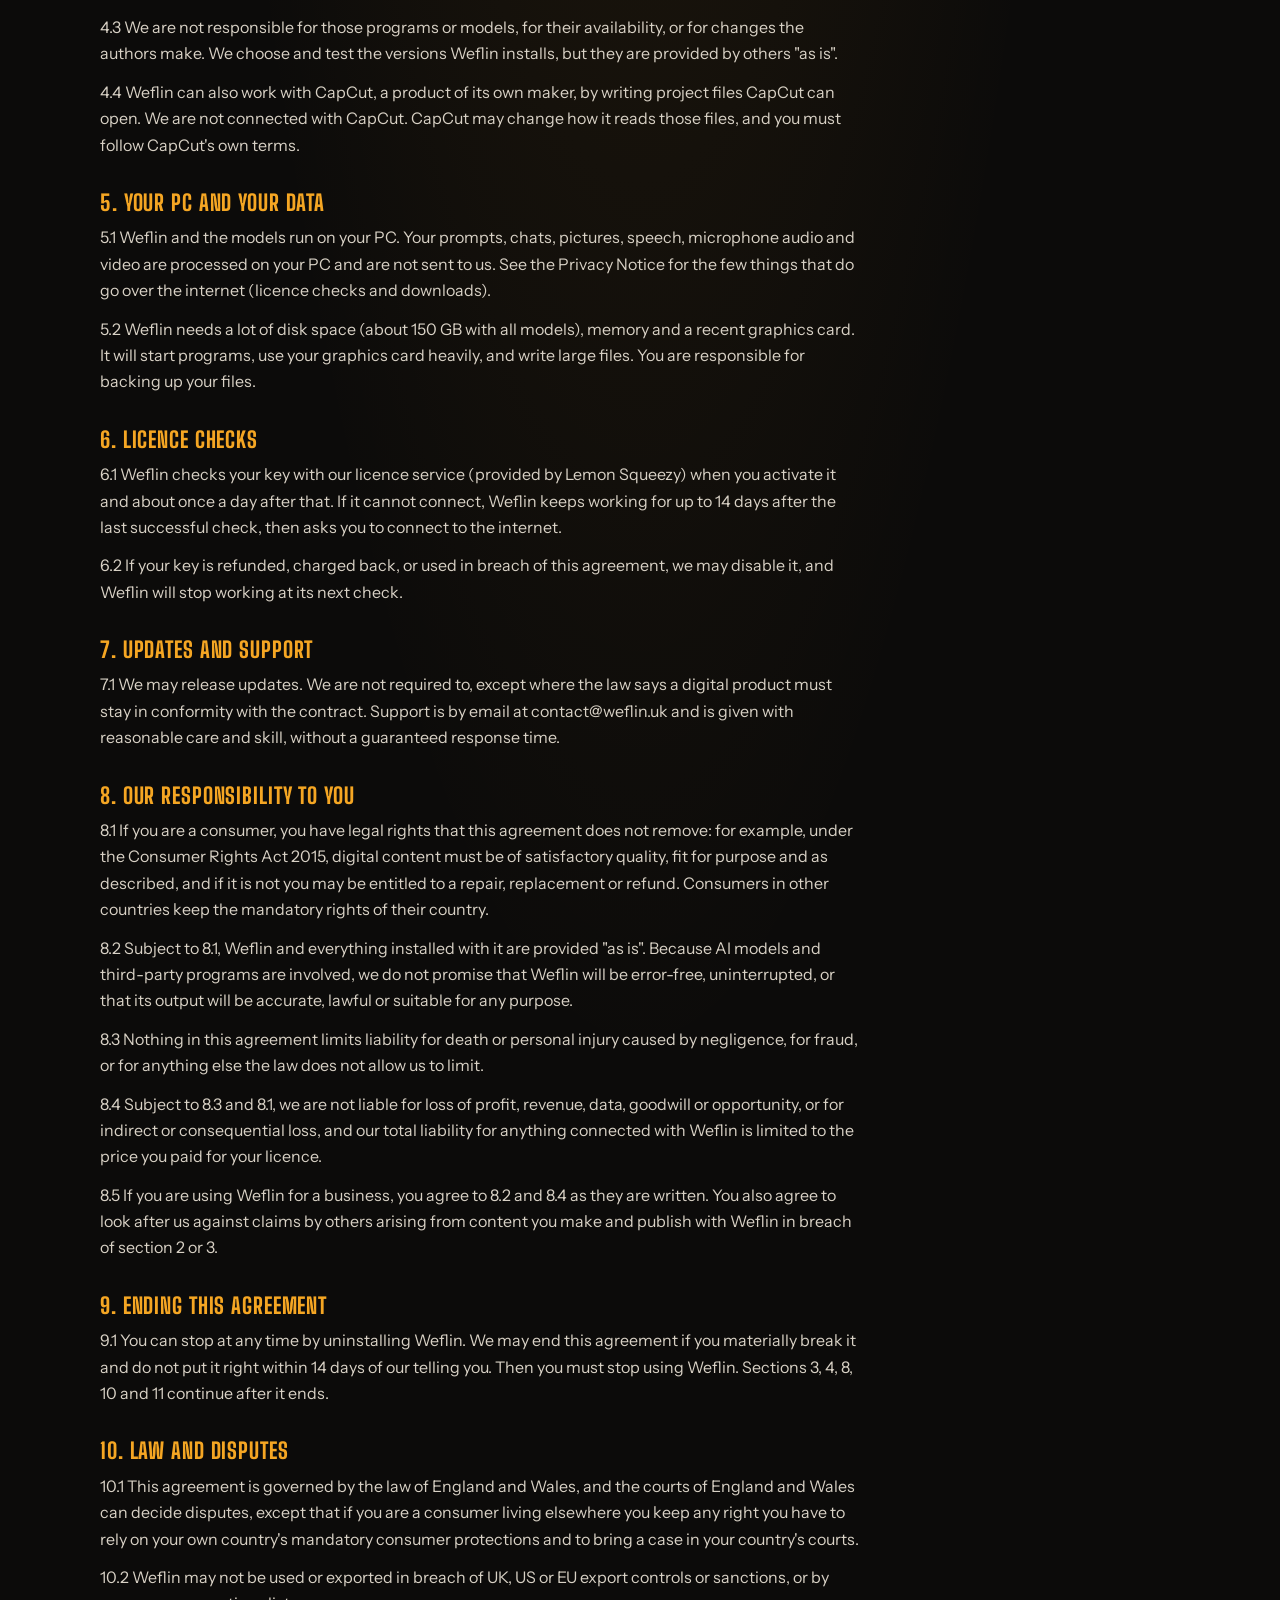
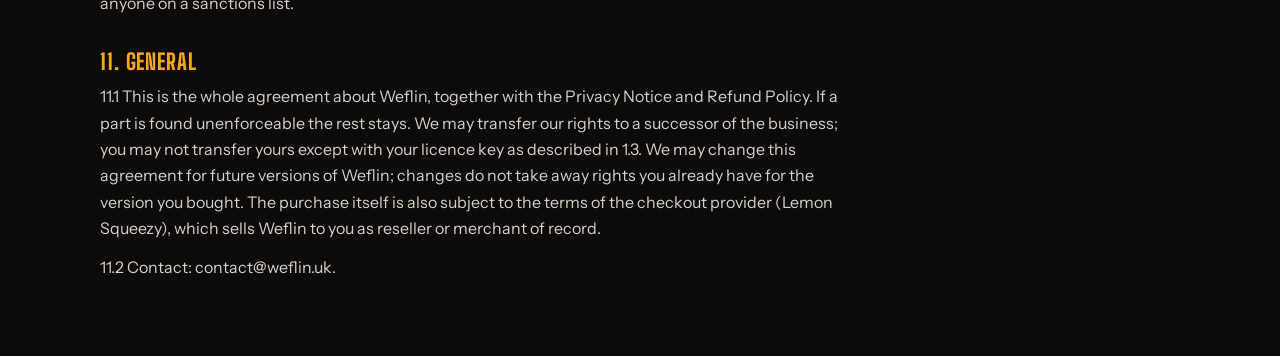
==== commit c37c2b45: "Next Version" ====
--- a/eula.html
+++ b/eula.html
@@ -1,11 +1,11 @@
 <!doctype html>
 <html lang="en-GB"><head><meta charset="utf-8"><meta name="viewport" content="width=device-width, initial-scale=1">
-<title>Weflin Software Licence Agreement | Weflin</title><link rel="icon" href="img/logo.png"><link rel="stylesheet" href="style.css"></head>
-<body><div class="wrap"><header class="top"><a class="brand" href="./"><img src="img/weflin-lockup.png" alt="Weflin"></a><nav><a href="./">Back to Weflin</a></nav></header>
+<title>Weflin Software Licence Agreement | Weflin</title><link rel="icon" href="img/logo.43c2f85f.png"><link rel="stylesheet" href="style.css"></head>
+<body><div class="wrap"><header class="top"><a class="brand" href="./"><img src="img/weflin-lockup.486803d1.png" alt="Weflin"></a><nav><a href="./">Back to Weflin</a></nav></header>
 <main class="doc"><h1>Weflin Software Licence Agreement</h1>
 <p class="note">DRAFT - to be checked by a solicitor before use. Text in [SQUARE BRACKETS] must be filled in.</p>
 <p>Version 1.0 - [DATE]</p>
-<p>This is an agreement between you ("you") and [YOUR FULL LEGAL NAME OR COMPANY NAME], of [ADDRESS], United Kingdom ("we", "us"), for the Weflin software ("Weflin"). By installing or using Weflin you agree to it. If you do not agree, do not install or use Weflin, and ask for a refund under the Refund Policy.</p>
+<p>This is an agreement between you ("you") and Redback Solutions, a trading name of David Hall, of [BUSINESS ADDRESS], United Kingdom ("we", "us"), for the Weflin software ("Weflin"). By installing or using Weflin you agree to it. If you do not agree, do not install or use Weflin, and ask for a refund under the Refund Policy.</p>
 <h2>1. WHAT YOU ARE BUYING</h2>
 <p>1.1 We license Weflin to you. We do not sell it. You get a personal, non-exclusive, non-transferable right to install and use Weflin on the number of PCs your licence key allows (shown when you buy and in Weflin under Settings &gt; Licence), for your own purposes, including making content you publish or sell.</p>
 <p>1.2 Weflin is a desktop program. It runs on your PC. It helps you install and use separate programs and AI models made by other people (see section 4) and adds its own tools: chat, image, speech and video batches, voice input, and CapCut timeline drafts.</p>
@@ -28,10 +28,10 @@
 <p>5.1 Weflin and the models run on your PC. Your prompts, chats, pictures, speech, microphone audio and video are processed on your PC and are not sent to us. See the Privacy Notice for the few things that do go over the internet (licence checks and downloads).</p>
 <p>5.2 Weflin needs a lot of disk space (about 150 GB with all models), memory and a recent graphics card. It will start programs, use your graphics card heavily, and write large files. You are responsible for backing up your files.</p>
 <h2>6. LICENCE CHECKS</h2>
-<p>6.1 Weflin checks your key with our licence service (provided by [LEMON SQUEEZY, OR YOUR CHOSEN PROVIDER]) when you activate it and about once a day after that. If it cannot connect, Weflin keeps working for up to 14 days after the last successful check, then asks you to connect to the internet.</p>
+<p>6.1 Weflin checks your key with our licence service (provided by Lemon Squeezy) when you activate it and about once a day after that. If it cannot connect, Weflin keeps working for up to 14 days after the last successful check, then asks you to connect to the internet.</p>
 <p>6.2 If your key is refunded, charged back, or used in breach of this agreement, we may disable it, and Weflin will stop working at its next check.</p>
 <h2>7. UPDATES AND SUPPORT</h2>
-<p>7.1 We may release updates. We are not required to, except where the law says a digital product must stay in conformity with the contract. Support is by email at [SUPPORT EMAIL] and is given with reasonable care and skill, without a guaranteed response time.</p>
+<p>7.1 We may release updates. We are not required to, except where the law says a digital product must stay in conformity with the contract. Support is by email at contact@weflin.uk and is given with reasonable care and skill, without a guaranteed response time.</p>
 <h2>8. OUR RESPONSIBILITY TO YOU</h2>
 <p>8.1 If you are a consumer, you have legal rights that this agreement does not remove: for example, under the Consumer Rights Act 2015, digital content must be of satisfactory quality, fit for purpose and as described, and if it is not you may be entitled to a repair, replacement or refund. Consumers in other countries keep the mandatory rights of their country.</p>
 <p>8.2 Subject to 8.1, Weflin and everything installed with it are provided "as is". Because AI models and third-party programs are involved, we do not promise that Weflin will be error-free, uninterrupted, or that its output will be accurate, lawful or suitable for any purpose.</p>
@@ -44,6 +44,6 @@
 <p>10.1 This agreement is governed by the law of England and Wales, and the courts of England and Wales can decide disputes, except that if you are a consumer living elsewhere you keep any right you have to rely on your own country's mandatory consumer protections and to bring a case in your country's courts.</p>
 <p>10.2 Weflin may not be used or exported in breach of UK, US or EU export controls or sanctions, or by anyone on a sanctions list.</p>
 <h2>11. GENERAL</h2>
-<p>11.1 This is the whole agreement about Weflin, together with the Privacy Notice and Refund Policy. If a part is found unenforceable the rest stays. We may transfer our rights to a successor of the business; you may not transfer yours except with your licence key as described in 1.3. We may change this agreement for future versions of Weflin; changes do not take away rights you already have for the version you bought. The purchase itself is also subject to the terms of the checkout provider ([LEMON SQUEEZY, OR YOUR CHOSEN PROVIDER]), which sells Weflin to you as reseller or merchant of record.</p>
-<p>11.2 Contact: [SUPPORT EMAIL]. [COMPANY NUMBER, VAT NUMBER IF ANY.]</p>
+<p>11.1 This is the whole agreement about Weflin, together with the Privacy Notice and Refund Policy. If a part is found unenforceable the rest stays. We may transfer our rights to a successor of the business; you may not transfer yours except with your licence key as described in 1.3. We may change this agreement for future versions of Weflin; changes do not take away rights you already have for the version you bought. The purchase itself is also subject to the terms of the checkout provider (Lemon Squeezy), which sells Weflin to you as reseller or merchant of record.</p>
+<p>11.2 Contact: contact@weflin.uk.</p>
 </main></div></body></html>
--- a/style.css
+++ b/style.css
@@ -70,6 +70,8 @@
 
 .buy { text-align: center; }
 .price { font: 900 64px/1 var(--display); color: var(--amber); margin: 6px 0 4px; }
+.price s { color: var(--dim); font-size: 40px; margin-right: 14px; }
+.price-note { color: var(--amber); font: 500 14px var(--mono); letter-spacing: .08em; margin: 0 0 14px; }
 .buy p { color: var(--mute); max-width: 560px; margin: 0 auto 22px; }
 
 footer { border-top: 1px solid var(--line); padding: 32px 0 48px; color: var(--dim); font-size: 14px; }
@@ -85,3 +87,9 @@
 .doc p.note { color: var(--amber); font-family: var(--mono); font-size: 13px; }
 
 @media (max-width: 640px) { nav a:not(.btn) { display: none; } body { font-size: 16px; } .steps div { padding-left: 62px; } }
+
+table.perf th { width: auto; font-size: 13px; vertical-align: bottom; }
+table.perf th small { display: block; color: var(--dim); font-size: 12px; text-transform: none; letter-spacing: 0; margin-top: 3px; }
+table.perf td:first-child { color: var(--mute); }
+.sub.small { font-size: 14px; color: var(--dim); margin-top: 14px; }
+@media (max-width: 640px) { table.perf { font-size: 14px; } table.perf th, table.perf td { padding: 10px 8px; } }
